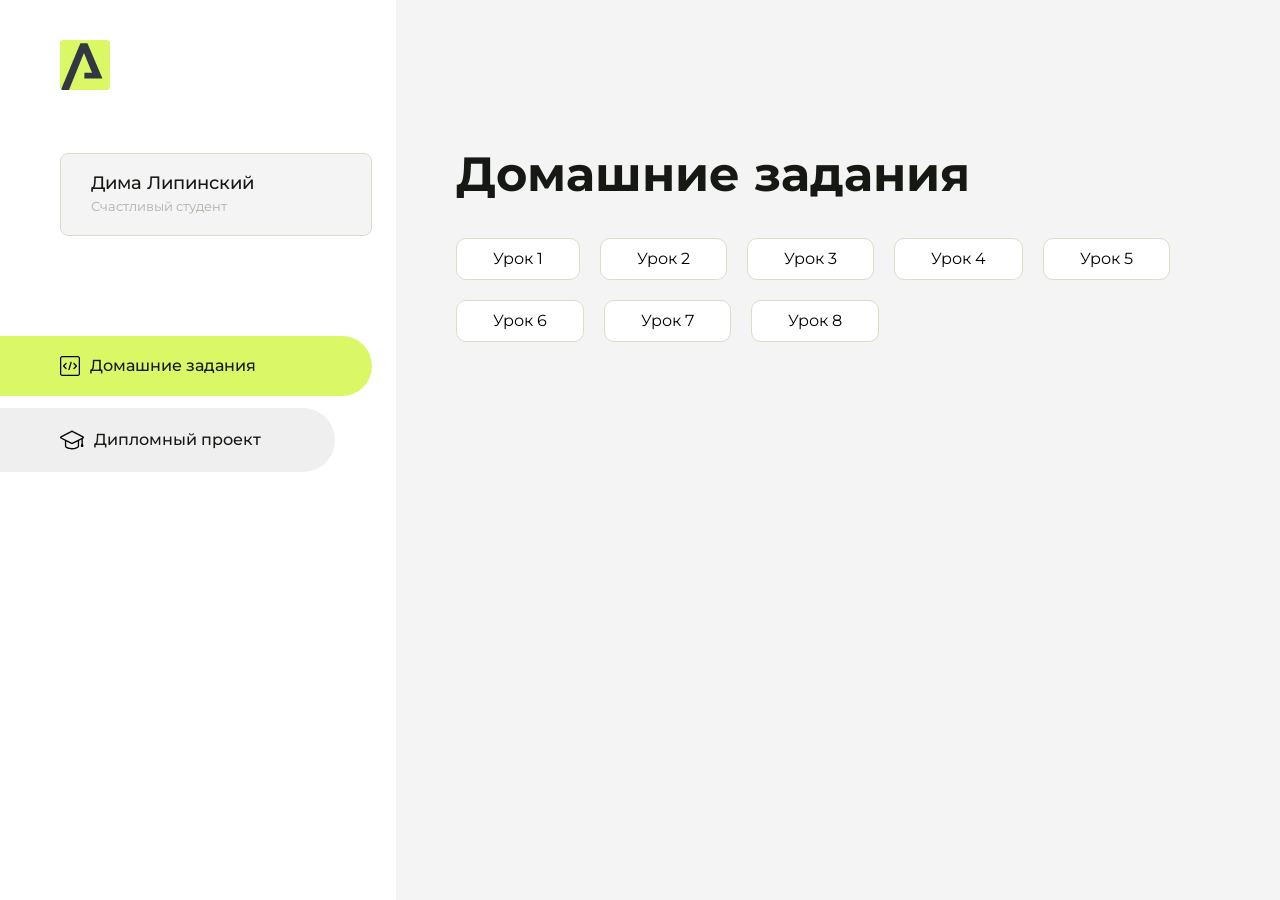
==== index.html @ 4ec4a29b "Update index.html" ====
<!DOCTYPE html>
<html lang="en">
<head>
    <meta charset="UTF-8">
    <meta name="viewport" content="width=device-width, initial-scale=1.0">
    <title>Домашняя работа</title>
    <link rel="shortcut icon" href="src/logo.ico" type="image/x-icon">
    <link rel="preconnect" href="https://fonts.googleapis.com">
    <link rel="preconnect" href="https://fonts.gstatic.com" crossorigin>
    <link href="https://fonts.googleapis.com/css2?family=Montserrat:wght@400;500;700&family=Rubik:wght@500&display=swap"
          rel="stylesheet">
    <link rel="stylesheet" href="src/style.css">
</head>
<body id="body">
<div class="overlay" id="overlay"></div>
<div class="layout">
    <div class="burger" id="burger">
        <svg viewBox="0 0 24 24" fill="none" xmlns="http://www.w3.org/2000/svg">
            <g id="SVGRepo_bgCarrier" stroke-width="0"></g>
            <g id="SVGRepo_tracerCarrier" stroke-linecap="round" stroke-linejoin="round"></g>
            <g id="SVGRepo_iconCarrier">
                <path d="M4 18L20 18" stroke="#DAF765" stroke-width="2" stroke-linecap="round"></path>
                <path d="M4 12L20 12" stroke="#DAF765" stroke-width="2" stroke-linecap="round"></path>
                <path d="M4 6L20 6" stroke="#DAF765" stroke-width="2" stroke-linecap="round"></path>
            </g>
        </svg>
    </div>
    <aside class="sidebar" id="sidebar">
        <div class="sidebar__inner">
            <div class="logo">
                <svg width="50" height="50" viewBox="0 0 50 50" fill="none" xmlns="http://www.w3.org/2000/svg">
                    <g clip-path="url(#clip0_513_74730)">
                        <path d="M46.17 -0.257004H3.83C1.57281 -0.257004 -0.257 1.57281 -0.257 3.83V46.17C-0.257 48.4272 1.57281 50.257 3.83 50.257H46.17C48.4272 50.257 50.257 48.4272 50.257 46.17V3.83C50.257 1.57281 48.4272 -0.257004 46.17 -0.257004Z"
                              fill="#DAF765"/>
                        <path d="M24.375 38.4H42.461L27.441 3.1585H20.4355C20.4355 3.1585 6.7895 35.881 1.1945 49.294C2.015 50.0275 3.0945 50.257 3.6945 50.257H8.8445L23.954 13.07L32.0465 32.8285H24.375V38.4Z"
                              fill="#323843"/>
                    </g>
                    <defs>
                        <clipPath id="clip0_513_74730">
                            <rect width="50" height="50" fill="white"/>
                        </clipPath>
                    </defs>
                </svg>
            </div>
            <div class="sidebar__user">
                <div class="sidebar__name">Дима Липинский</div>
                <div class="sidebar__text">Счастливый студент</div>
            </div>
            <div class="sidebar__tabs">
                <div class="sidebar__item">
                    <button class="sidebar__button active" id="tasks">
                        <svg xmlns="http://www.w3.org/2000/svg" width="20" height="20" viewBox="0 0 20 20" fill="none">
                            <g clip-path="url(#clip0_704_74543)">
                                <path d="M17.7083 20H2.29167C1.0275 20 0 18.9725 0 17.7083V2.29167C0 1.0275 1.0275 0 2.29167 0H17.7083C18.9725 0 20 1.0275 20 2.29167V17.7083C20 18.9725 18.9725 20 17.7083 20ZM2.29167 1.25C1.7175 1.25 1.25 1.7175 1.25 2.29167V17.7083C1.25 18.2825 1.7175 18.75 2.29167 18.75H17.7083C18.2825 18.75 18.75 18.2825 18.75 17.7083V2.29167C18.75 1.7175 18.2825 1.25 17.7083 1.25H2.29167Z"
                                      fill="black"/>
                                <path d="M6.04167 13.125C5.88167 13.125 5.72167 13.0642 5.6 12.9417L3.1 10.4417C2.85583 10.1975 2.85583 9.80167 3.1 9.5575L5.6 7.0575C5.84417 6.81333 6.24 6.81333 6.48417 7.0575C6.72833 7.30167 6.72833 7.6975 6.48417 7.94167L4.42583 10L6.48417 12.0583C6.72833 12.3025 6.72833 12.6983 6.48417 12.9425C6.36167 13.0642 6.20167 13.125 6.04167 13.125Z"
                                      fill="black"/>
                                <path d="M8.95833 14.1667C8.9 14.1667 8.84 14.1583 8.78167 14.1417C8.45083 14.0442 8.26083 13.6967 8.35833 13.3658L10.4417 6.28251C10.5392 5.95084 10.8892 5.76417 11.2175 5.85917C11.5483 5.95667 11.7383 6.30417 11.6408 6.63501L9.5575 13.7183C9.47833 13.9908 9.22833 14.1667 8.95833 14.1667Z"
                                      fill="black"/>
                                <path d="M13.9583 13.125C13.7983 13.125 13.6383 13.0642 13.5167 12.9417C13.2725 12.6975 13.2725 12.3017 13.5167 12.0575L15.575 9.99916L13.5167 7.94083C13.2725 7.69666 13.2725 7.30083 13.5167 7.05666C13.7608 6.81249 14.1567 6.81249 14.4008 7.05666L16.9008 9.55666C17.145 9.80083 17.145 10.1967 16.9008 10.4408L14.4008 12.9408C14.2783 13.0642 14.1183 13.125 13.9583 13.125Z"
                                      fill="black"/>
                            </g>
                            <defs>
                                <clipPath id="clip0_704_74543">
                                    <rect width="20" height="20" fill="white"/>
                                </clipPath>
                            </defs>
                        </svg>
                        <span>Домашние задания</span></button>
                </div>
                <div class="sidebar__item">
                    <button class="sidebar__button" id="diplom">
                        <svg xmlns="http://www.w3.org/2000/svg" width="24" height="24" viewBox="0 0 24 24" fill="none">
                            <g clip-path="url(#clip0_704_74553)">
                                <path d="M23.2628 10.5971C23.7176 10.365 24 9.90375 24 9.39337C24 8.883 23.7176 8.42175 23.2628 8.18962L12.6135 2.75362C12.2291 2.55824 11.7705 2.55787 11.3854 2.75399L0.736875 8.19C0.282375 8.42175 0 8.883 0 9.39337C0 9.90375 0.282375 10.365 0.736875 10.5971L4.89038 12.7177V18.2074C4.89038 19.8154 8.412 21.393 12 21.393C15.5884 21.393 19.1096 19.815 19.1096 18.2074V12.7174L21.4609 11.517V15.8017L20.901 17.2305C20.7409 17.6389 20.7934 18.0994 21.0405 18.4616C21.2876 18.8246 21.6979 19.041 22.1366 19.041C22.5754 19.041 22.9852 18.8246 23.2324 18.462C23.4795 18.099 23.532 17.6385 23.3719 17.2301L22.8124 15.8021V10.827L23.2628 10.5971ZM17.7623 18.1721C17.6198 18.6375 15.3491 20.0419 12 20.0419C8.65088 20.0419 6.38025 18.6375 6.2415 18.2074V12.3037L6.23887 12.3019C6.23812 12.057 6.1065 11.8207 5.87325 11.7019L1.3515 9.39337L12 3.95737L22.6489 9.39337L12 14.8294L5.87325 11.7019C5.54063 11.5331 4.6695 11.6674 4.5 12C4.33012 12.3322 4.55813 12.5479 4.89038 12.7177L11.3857 16.0331C11.5781 16.1314 11.7889 16.1805 12 16.1805C12.2107 16.1805 12.4222 16.1314 12.6146 16.0331L17.7593 13.407L17.7623 18.1721Z"
                                      fill="black"/>
                            </g>
                            <defs>
                                <clipPath id="clip0_704_74553">
                                    <rect width="24" height="24" fill="white"/>
                                </clipPath>
                            </defs>
                        </svg>
                        <span>Дипломный проект</span></button>
                </div>
            </div>
        </div>

    </aside>
    <div class="content">
        <div class="container">
            <div class="content__block" id="tasksBlock">
                <div class="content__title">Домашние задания</div>
                <ul class="content__list">
                    <li class="content__list-item">
                        <a href="first-project/index.html">Урок 1</a>
                    </li>
                    <li class="content__list-item">
                        <a href="homework2/index.html">Урок 2</a>
                    </li>
                    <li class="content__list-item">
                        <a href="homework3/index.html">Урок 3</a>
                    </li>
                     <li class="content__list-item">
                        <a href="homework4/index.html">Урок 4</a>
                    </li>
                    <li class="content__list-item">
                        <a href="homework5/article.html">Урок 5</a>
                    </li>
                     <li class="content__list-item">
                        <a href="homework6/index.html">Урок 6</a>
                    </li>
                    <li class="content__list-item">
                        <a href="homework7/article.html">Урок 7</a>
                    </li>
                     <li class="content__list-item">
                        <a href="homework8/article.html">Урок 8</a>
                    </li>
                </ul>
            </div>
            <div class="content__block hidden" id="diplomBlock">
                <div class="content__title">Дипломный проект</div>
                <div class="content__list-diplom">
                    <a href="ПАПКА-С-НОМЕРОМ-УРОКА">Ссылка на ДЗ</a>
                </div>
                <div class="content__decor">
                    <div class="content__decor-text">Давай проверим, чему ты научился!</div>
                    <div class="content__decor-img">
                        <img src="src/decor.png" alt="decor">
                    </div>
                </div>
            </div>
        </div>
    </div>
</div>
<script src="src/index.js"></script>
</body>
</html>
---- src/style.css ----
*{padding: 0;margin: 0;border: 0;}
*,*:before,*:after{-webkit-box-sizing: border-box;box-sizing: border-box;}
:focus,:active{outline: none;}
a:focus,a:active{outline: none;}
nav,footer,header,aside{display: block;}
html,body{
    height:100%;width:100%;
    font-size:100%;line-height:1;-ms-text-size-adjust:100%;-moz-text-size-adjust:100%;-webkit-text-size-adjust:100%;}
input,button,textarea{font-family:inherit;}
input::-ms-clear{display: none;}
button{cursor: pointer;}
button::-moz-focus-inner{padding:0;border:0;}
a,a:visited{text-decoration: none;}
a:hover{text-decoration: none;}
ul li{list-style: none;}
img{vertical-align: top;}
h1,h2,h3,h4,h5,h6{font-size:inherit;font-weight: inherit;}
a{color:inherit;}



body {
    font-family: "Montserrat",SansSerif;
    color: black;
}

body.overflow {
    overflow: hidden;
}



.layout {
    display: -webkit-box;
    display: -ms-flexbox;
    display: flex;
    min-height: 100vh;
}

.sidebar {
    padding: 40px 24px 40px 0;
    -ms-flex-negative: 0;
    flex-shrink: 0;
    background-color: white;
}



.content {
    -webkit-box-flex: 1;
    -ms-flex-positive: 1;
    flex-grow: 1;
    background-color: #F4F4F4;
}

.container {
    display: -webkit-box;
    display: -ms-flexbox;
    display: flex;
    -webkit-box-orient: vertical;
    -webkit-box-direction: normal;
    -ms-flex-direction: column;
    flex-direction: column;
    -webkit-box-pack: center;
    -ms-flex-pack: center;
    justify-content: center;
    -webkit-box-align: center;
    -ms-flex-align: center;
    align-items: center;
    padding: 150px 60px 80px 60px;
}


.logo {
    margin-left: 60px;
    margin-bottom: 60px;
}

.sidebar__user {
    background-color: #F4F4F4;
    padding: 20px 30px;
    margin-left: 60px;
    margin-bottom: 100px;
    border-radius: 8px;
    border: 1px solid #DADEC9;
}

.sidebar__name {
    color:#161814;
    font-size: 18px;
    font-weight: 500;
    margin-bottom: 6px;
}

.sidebar__text {
    color: #AFB1A7;
    font-size: 13px;
    font-weight: 400;
    line-height: 130%; /* 16.9px */
}

.sidebar__item {
    width: 372px;
}

.sidebar__button {
    display: -webkit-box;
    display: -ms-flexbox;
    display: flex;
    -webkit-box-align: center;
    -ms-flex-align: center;
    align-items: center;
    gap: 10px;
    padding: 20px 60px;
    margin-bottom: 12px;
    border-radius: 0px 100px 100px 0px;
    -webkit-transition: all .5s;
    -o-transition: all .5s;
    transition: all .5s;
    cursor: pointer;
    width: 90%;
    color:#161814;
    font-size: 16px;
    font-weight: 500;
}

.sidebar__button.active , .sidebar__button:hover {
    width: 100%;
    background-color: #DAF765;
}


.content__title {
    color: #161814;
    font-size: 48px;
    font-weight: 700;
    margin-bottom: 40px;
}

.content__list {
    display: -webkit-box;
    display: -ms-flexbox;
    display: flex;
    -webkit-box-align: center;
    -ms-flex-align: center;
    align-items: center;
    -ms-flex-wrap: wrap;
    flex-wrap: wrap;
    gap: 20px;
}



.content__list-item  {
    cursor: pointer;
    padding: 12px 18px;
    background-color: #fff;
    border-radius: 10px;
    border: 1px solid #DADEC9;
    -webkit-transition: all .3s;
    -o-transition: all .3s;
    transition: all .3s;
}

.content__list-item:hover,.content__list-diplom:hover {
    background-color: #AFB1A7;
}

li a {
    padding: 12px 18px;

}


.content__list-diplom {
    -webkit-transition: all .3s;
    -o-transition: all .3s;
    transition: all .3s;
    display: inline-block;
    padding: 12px 18px;
    background-color: #fff;
    border-radius: 10px;
    border: 1px solid #DADEC9;
}

.content__decor {
    display: -webkit-box;
    display: -ms-flexbox;
    display: flex;
    -webkit-box-align: center;
    -ms-flex-align: center;
    align-items: center;
}

.content__decor-text {
    color:#BEDD44;
    font-size: 36px;
    font-weight: 700;
    line-height: 110%; /* 39.6px */
}

.content__block {
    max-width: 1200px;
}

.content__block.hidden {
    display: none;
}

.content__decor-img img{
    width: 100%;
}

.burger {
    display: none;
    padding: 5px;
    position: fixed;
    top: 3%;
    right: 7%;
    width: 40px;
    height: 40px;
    background-color: #161814;
    border-radius: 50%;
    z-index: 10;
    border: 1px solid #DAF765;
}

@media (max-width: 768px) {
    .burger {
        display: block;
    }

    .sidebar {
        -webkit-transition: all .3s;
        -o-transition: all .3s;
        transition: all .3s;
        -webkit-transform: translateX(-100%);
        -ms-transform: translateX(-100%);
        transform: translateX(-100%);
        position: fixed;
        top: 0;
        left: 0;
        bottom: 0;
        z-index: 5;
    }

    .sidebar.show {
        -webkit-transform: translateX(0%);
        -ms-transform: translateX(0%);
        transform: translateX(0%);
    }

    .overlay {
        opacity: 0;
        pointer-events: none;
        -webkit-transition: all .3s;
        -o-transition: all .3s;
        transition: all .3s;
        position: absolute;
        top: 0;
        right: 0;
        left: 0;
        bottom: 0;
        z-index: 3;
        background-color: #000000e0;
    }

    .overlay.show {
        opacity: 1;
        pointer-events: all;
    }

    .container {
        padding: 40px 20px;
        min-height: 100%;
    }

    .content__decor {
        margin-top: 20px;
        -webkit-box-orient: vertical;
        -webkit-box-direction: normal;
        -ms-flex-direction: column;
        flex-direction: column;
    }
}

@media (max-width: 400px) {
    .sidebar__user {
        margin-left: 0;
    }
}
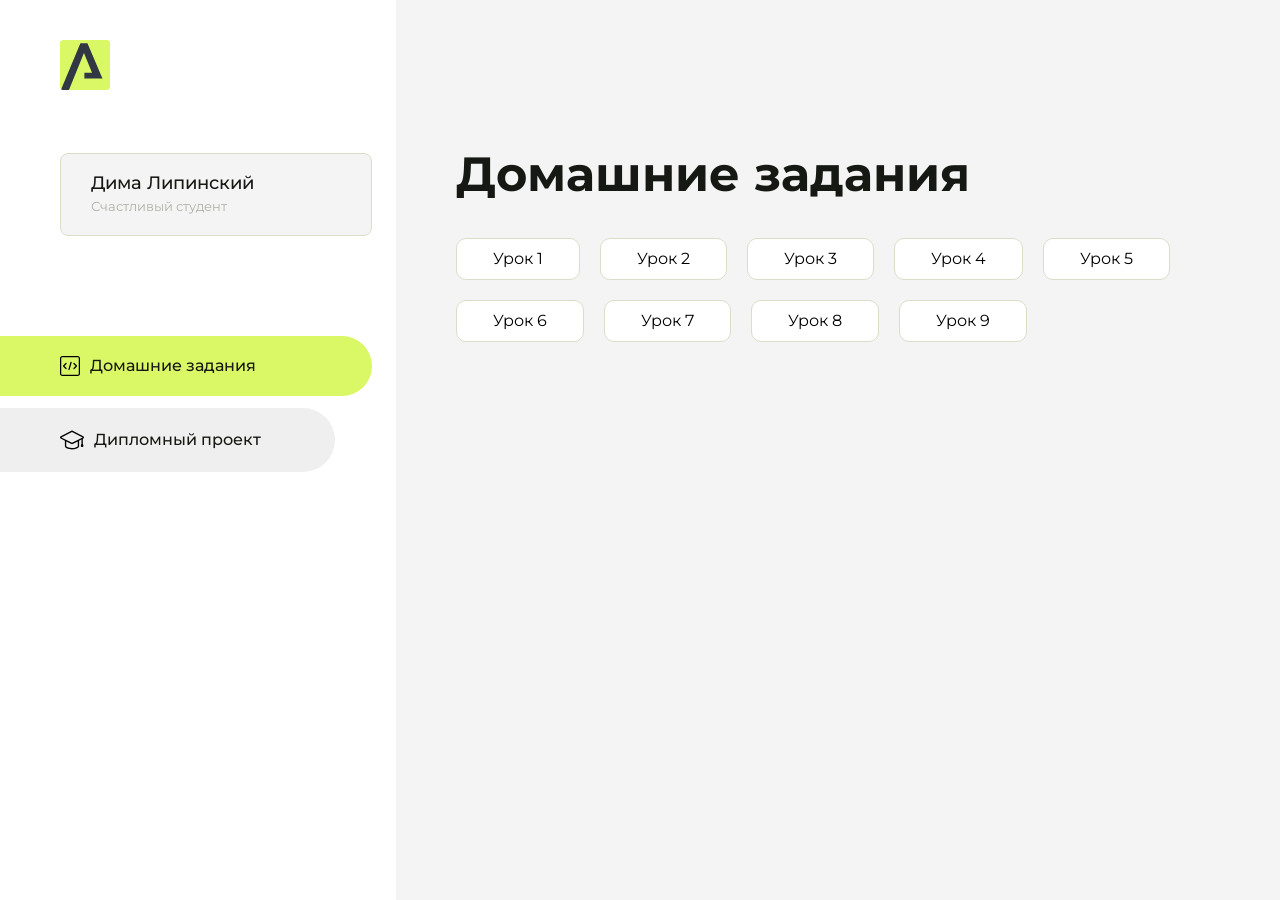
==== commit 4594d6cd: "Update index.html" ====
--- a/index.html
+++ b/index.html
@@ -114,7 +114,10 @@
                         <a href="homework7/article.html">Урок 7</a>
                     </li>
                      <li class="content__list-item">
-                        <a href="homework8/article.html">Урок 8</a>
+                        <a href="homework8/index.html">Урок 8</a>
+                    </li>
+                    <li class="content__list-item">
+                        <a href="homework9/index.html">Урок 9</a>
                     </li>
                 </ul>
             </div>
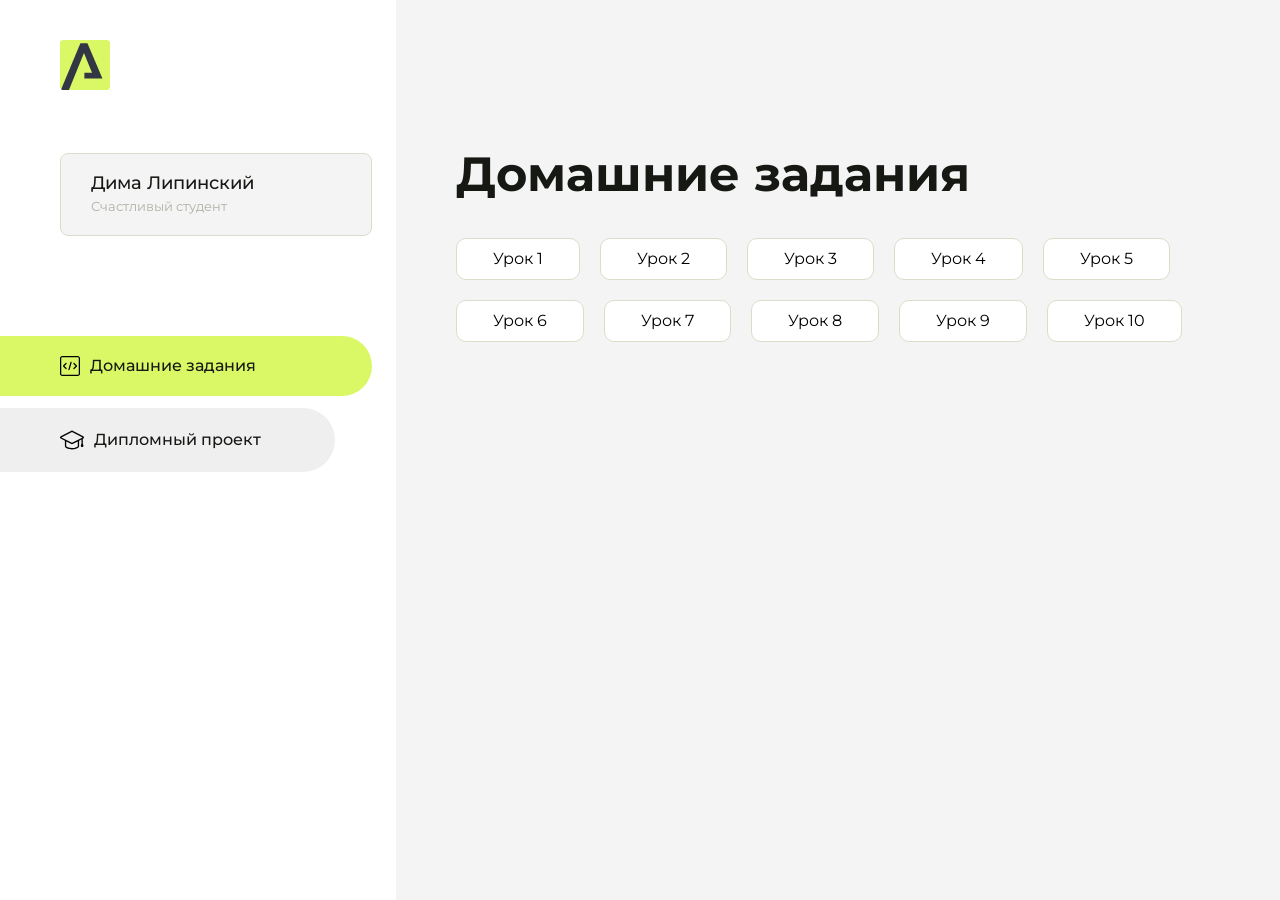
==== commit 21caeb67: "Update index.html" ====
--- a/index.html
+++ b/index.html
@@ -119,6 +119,9 @@
                     <li class="content__list-item">
                         <a href="homework9/index.html">Урок 9</a>
                     </li>
+                    <li class="content__list-item">
+                        <a href="homework10/index.html">Урок 10</a>
+                    </li>
                 </ul>
             </div>
             <div class="content__block hidden" id="diplomBlock">
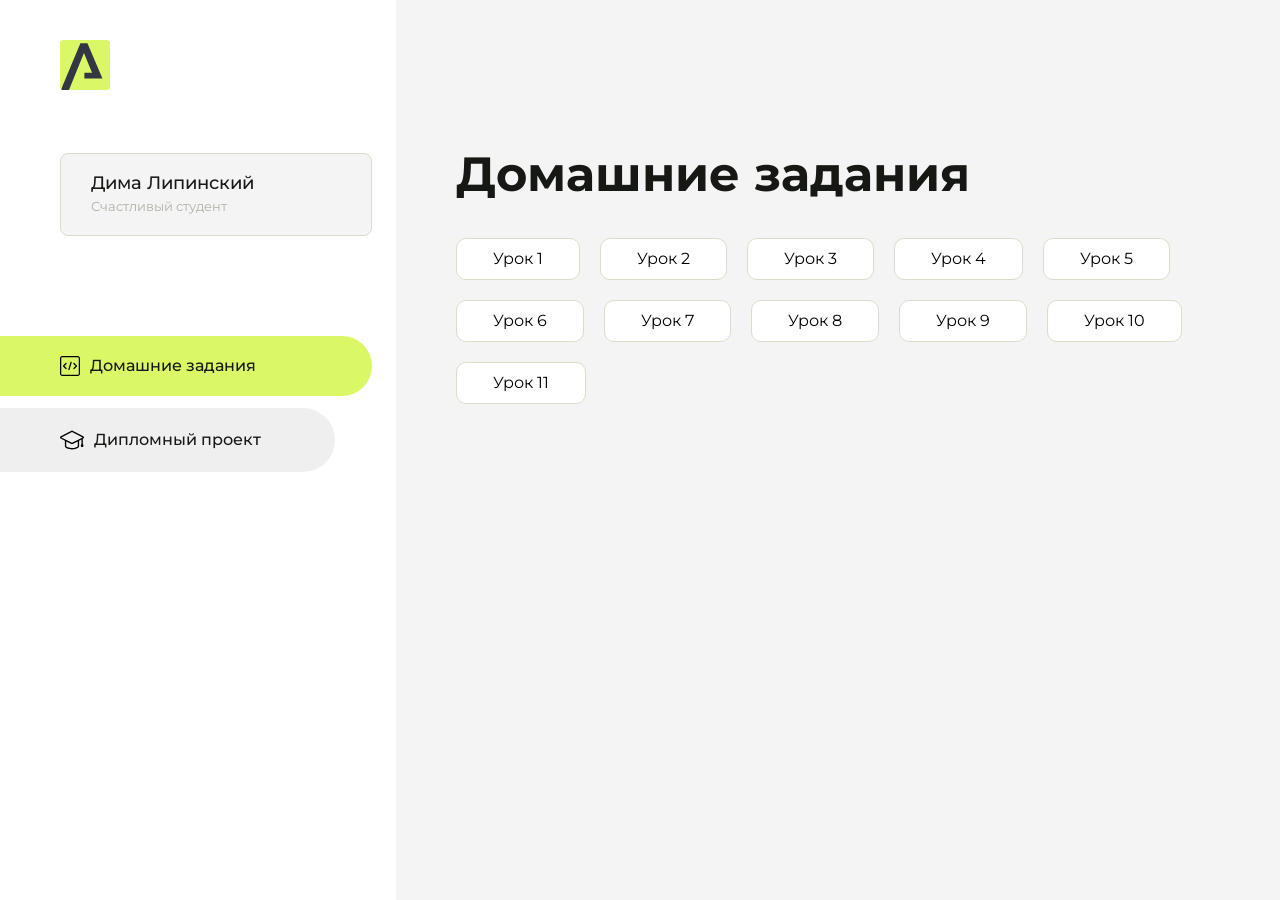
==== commit fa39b35b: "Update index.html" ====
--- a/index.html
+++ b/index.html
@@ -122,6 +122,9 @@
                     <li class="content__list-item">
                         <a href="homework10/index.html">Урок 10</a>
                     </li>
+                     <li class="content__list-item">
+                        <a href="homework11/index.html">Урок 11</a>
+                    </li>
                 </ul>
             </div>
             <div class="content__block hidden" id="diplomBlock">
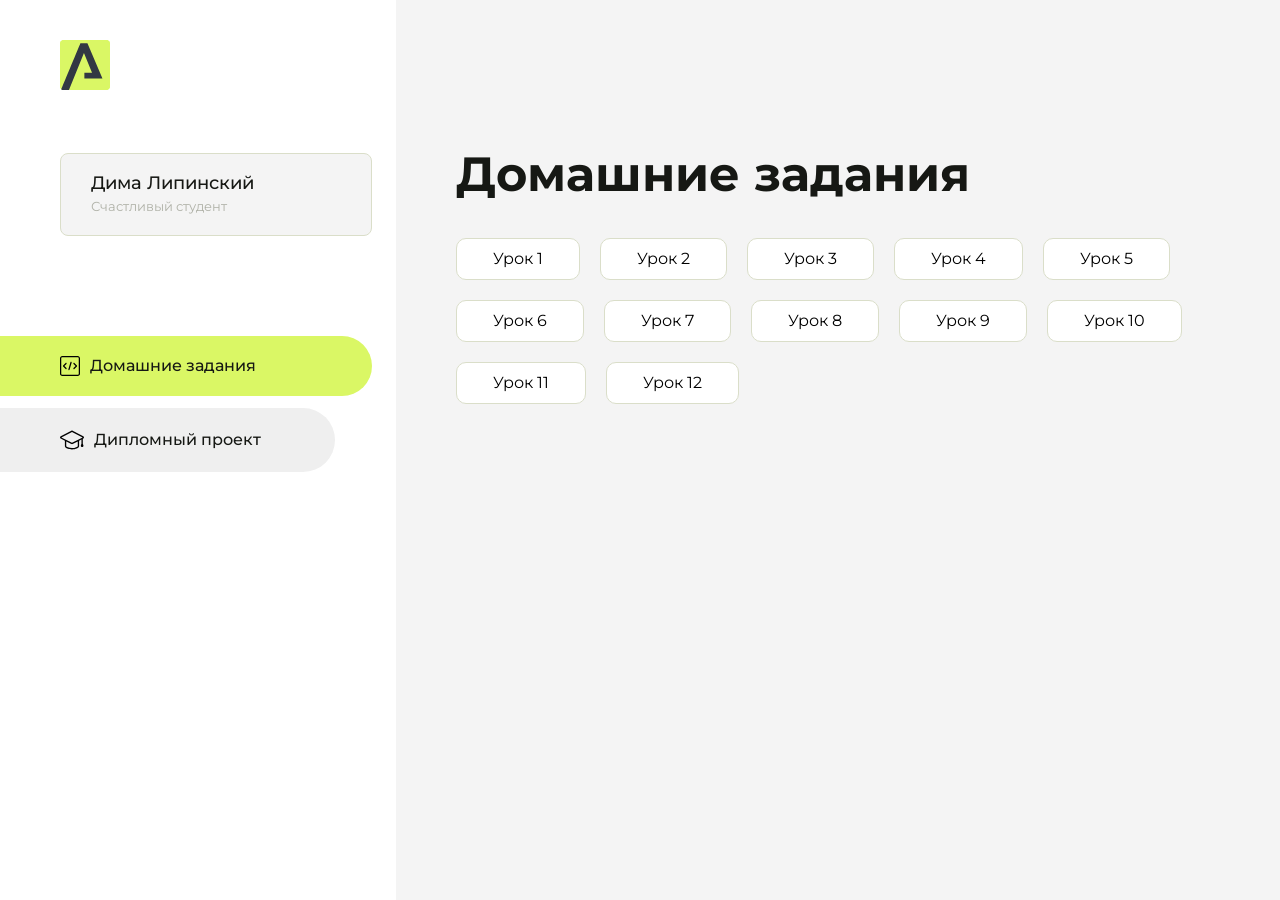
==== commit 10d76548: "Update index.html" ====
--- a/index.html
+++ b/index.html
@@ -125,6 +125,9 @@
                      <li class="content__list-item">
                         <a href="homework11/index.html">Урок 11</a>
                     </li>
+                    <li class="content__list-item">
+                        <a href="homework12/index.html">Урок 12</a>
+                    </li>
                 </ul>
             </div>
             <div class="content__block hidden" id="diplomBlock">
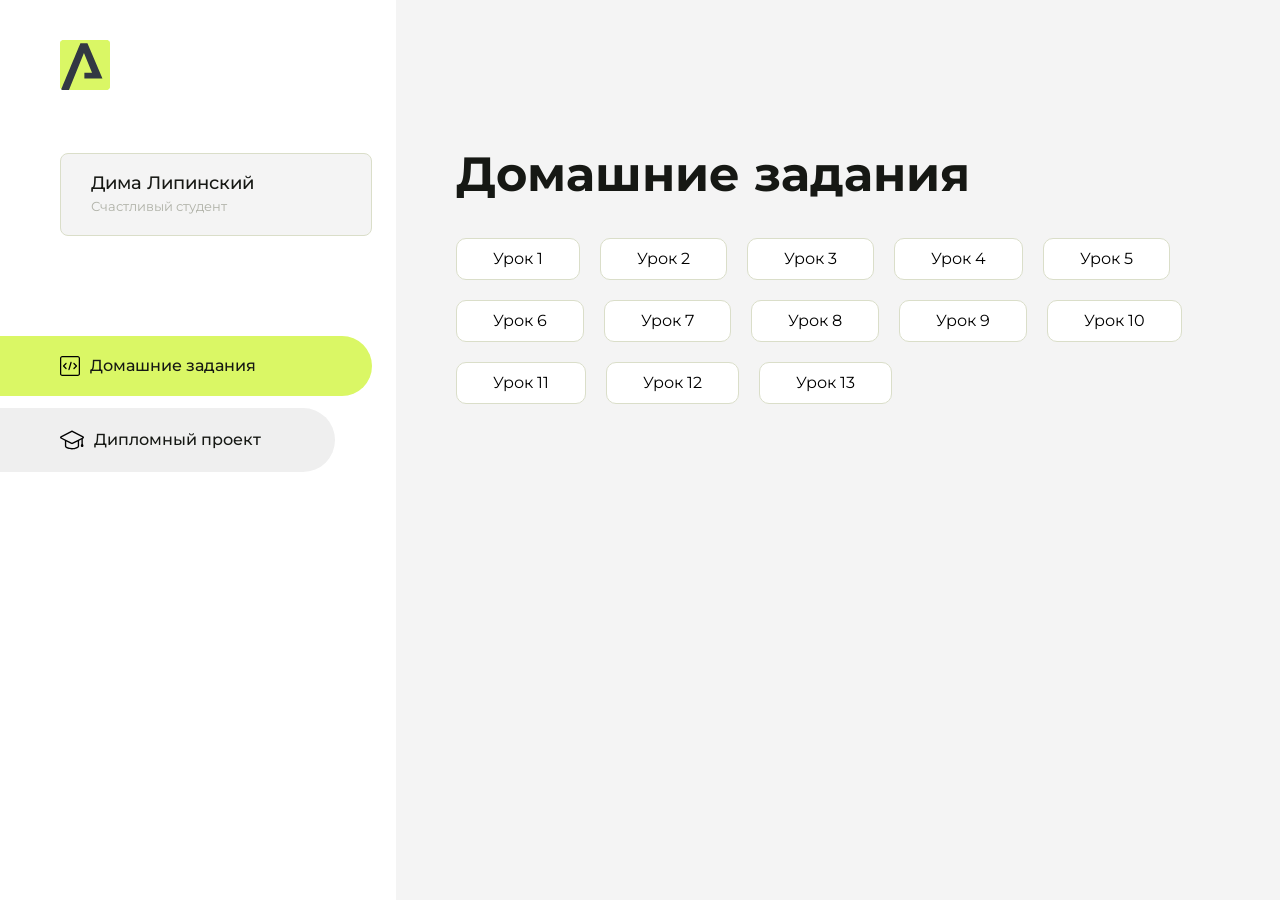
==== commit 74f50f21: "Update index.html" ====
--- a/index.html
+++ b/index.html
@@ -128,6 +128,9 @@
                     <li class="content__list-item">
                         <a href="homework12/index.html">Урок 12</a>
                     </li>
+                    <li class="content__list-item">
+                        <a href="homework13/index.html">Урок 13</a>
+                    </li>
                 </ul>
             </div>
             <div class="content__block hidden" id="diplomBlock">
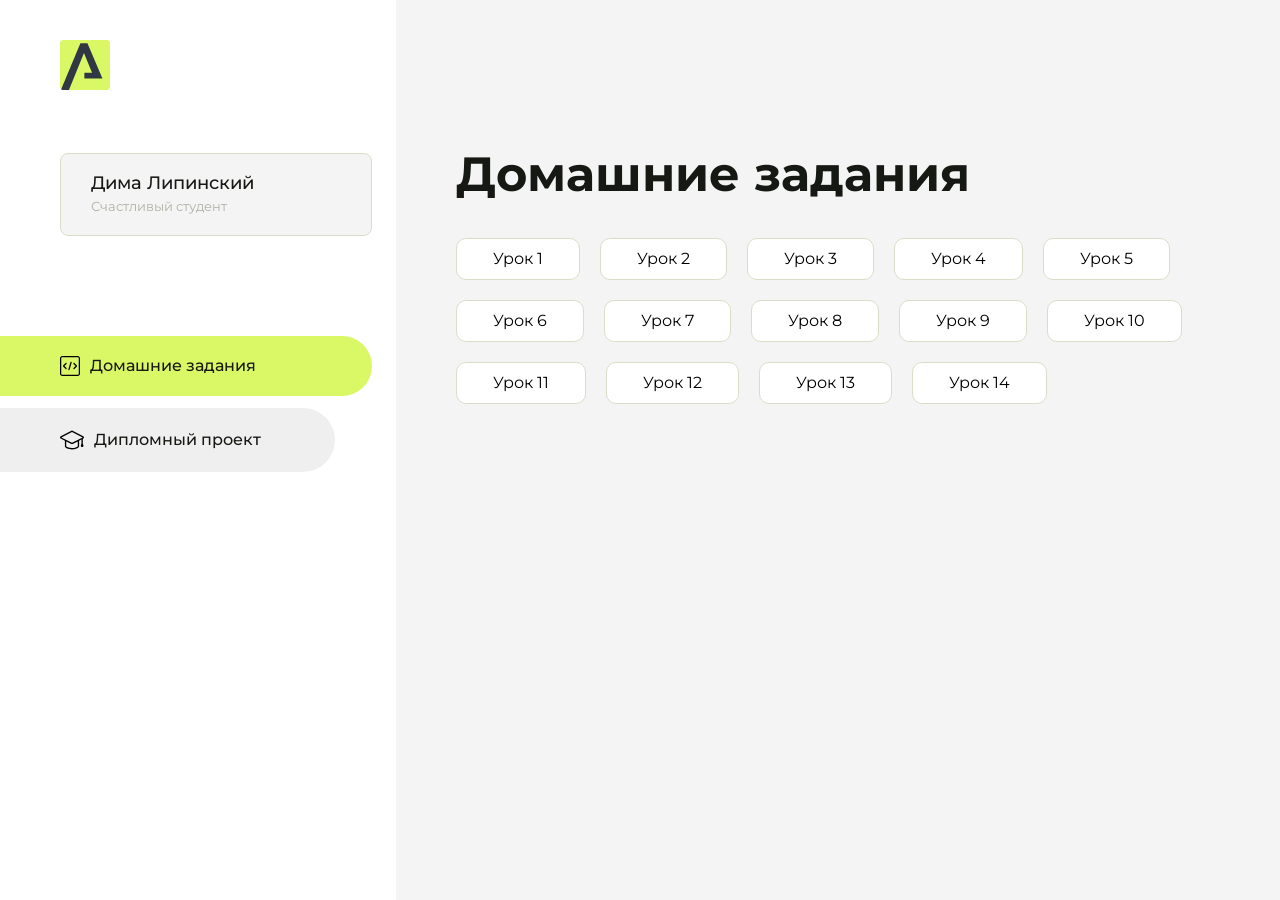
==== commit 4e6d9891: "Update index.html" ====
--- a/index.html
+++ b/index.html
@@ -131,6 +131,9 @@
                     <li class="content__list-item">
                         <a href="homework13/index.html">Урок 13</a>
                     </li>
+                     <li class="content__list-item">
+                        <a href="homework14/index.html">Урок 14</a>
+                    </li>
                 </ul>
             </div>
             <div class="content__block hidden" id="diplomBlock">
